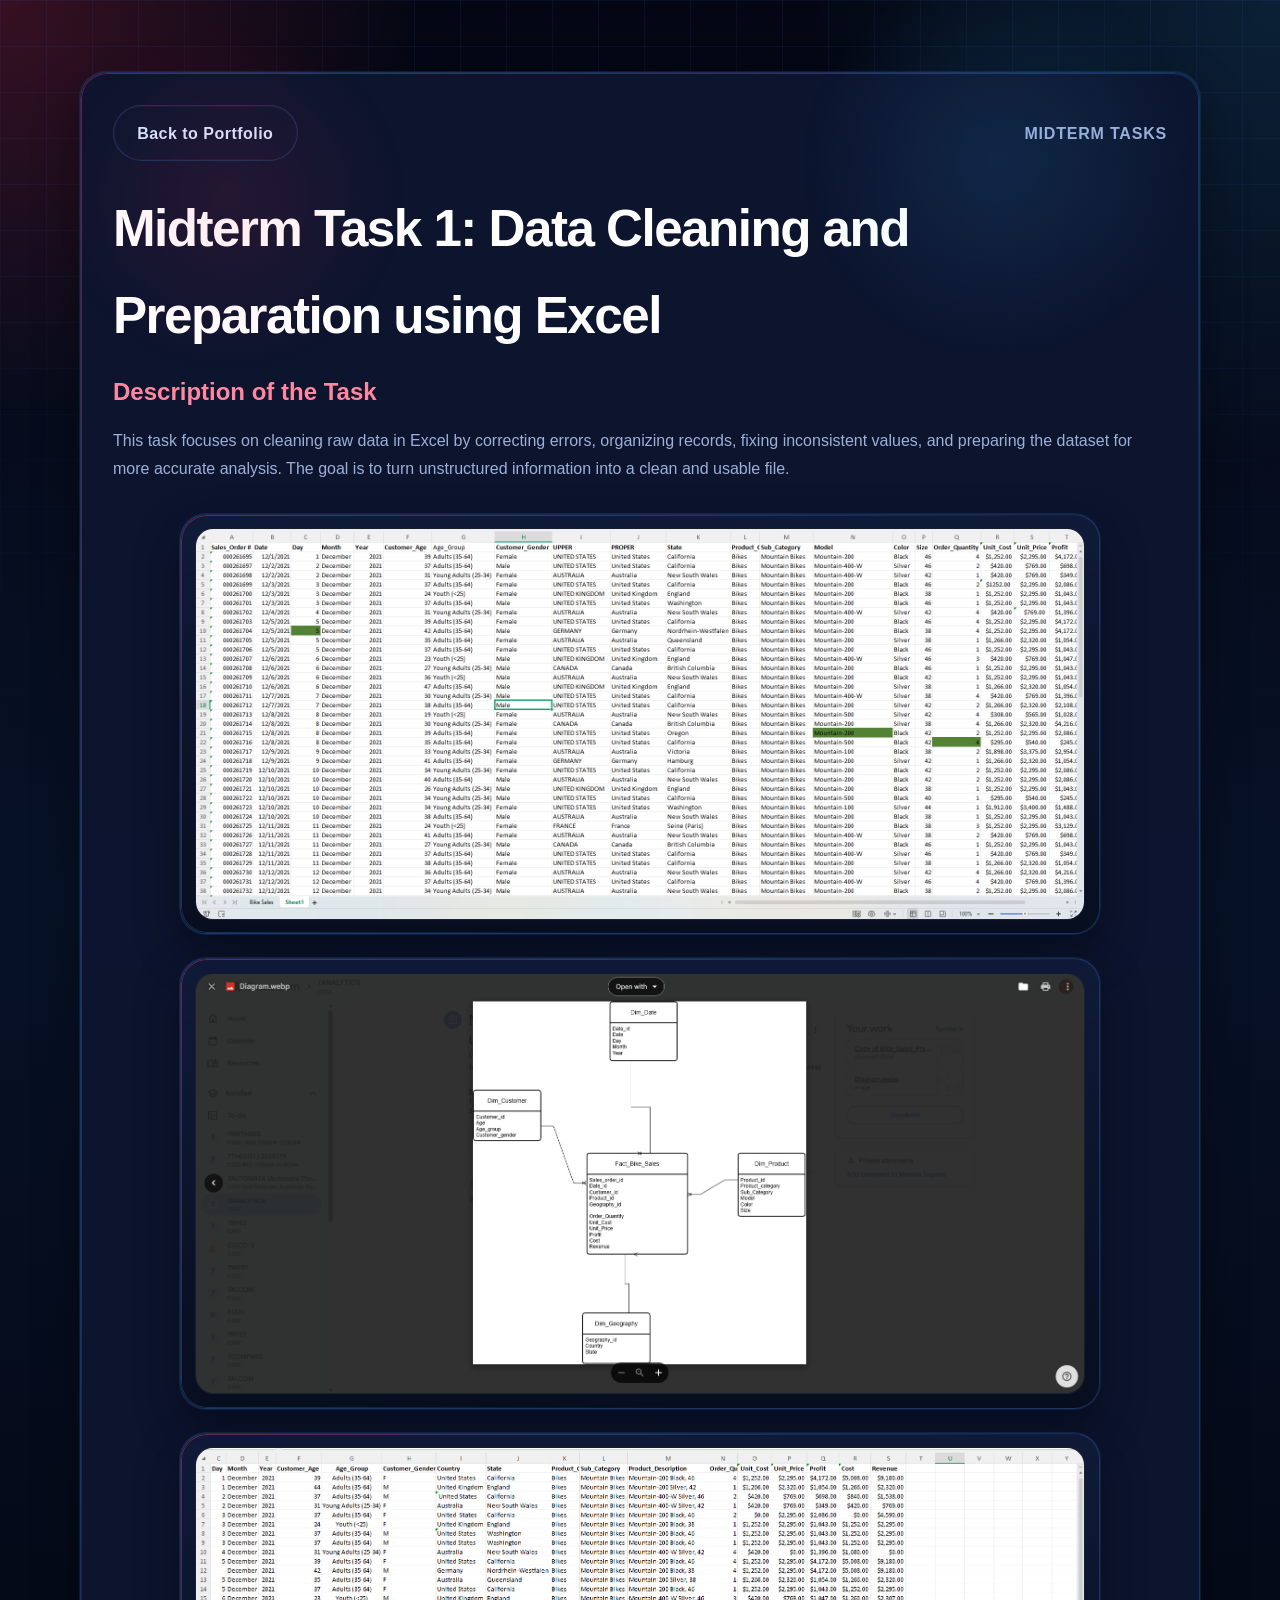
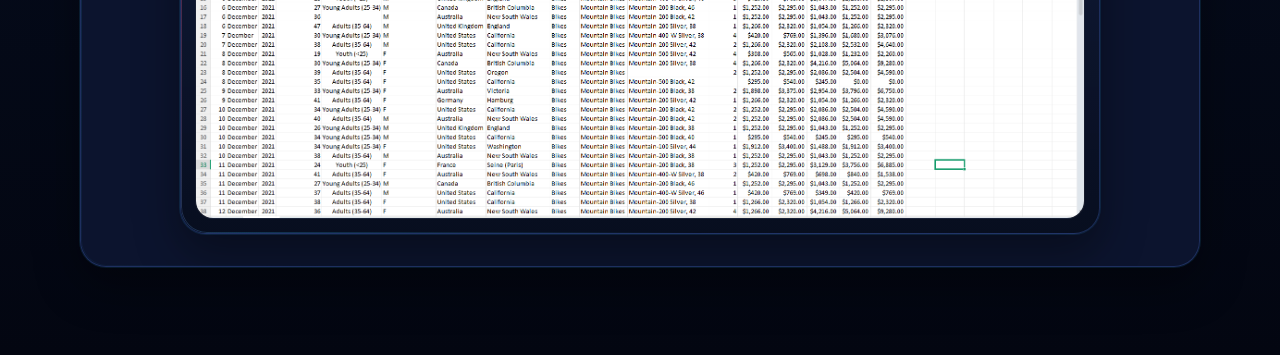
==== task1.html @ aa92d912 "Add files via upload" ====
<!DOCTYPE html>
<html lang="en">
<head>
  <meta charset="UTF-8">
  <meta name="viewport" content="width=device-width, initial-scale=1.0">
  <title>Midterm Task 1 | Jonel T. Balberan</title>
  <link rel="stylesheet" href="style.css">
</head>
<body class="task-page">
  <main class="task-main">
    <div class="container">
      <section class="task-shell">
        <div class="task-topbar">
          <a href="index.html#projects" class="btn btn-secondary">Back to Portfolio</a>
          <p class="task-subtitle">Midterm Tasks</p>
        </div>

        <h1 class="task-title">Midterm Task 1: Data Cleaning and Preparation using Excel</h1>

        <div class="task-description">
          <h2>Description of the Task</h2>
          <p>
            This task focuses on cleaning raw data in Excel by correcting errors, organizing records,
            fixing inconsistent values, and preparing the dataset for more accurate analysis. The goal is
            to turn unstructured information into a clean and usable file.
          </p>
        </div>

        <div class="task-gallery">
          <div class="task-gallery-grid">
            <figure class="task-image-frame">
              <img src="images/MidtermTask1.png" alt="Midterm Task 1 screenshot 1">
            </figure>
            <figure class="task-image-frame">
              <img src="images/MidtermTask1(1).png" alt="Midterm Task 1 screenshot 2">
            </figure>
            <figure class="task-image-frame">
              <img src="images/MidtermTask1(2).png" alt="Midterm Task 1 screenshot 3">
            </figure>
          </div>
        </div>
      </section>
    </div>
  </main>
</body>
</html>
---- style.css ----
:root {
  --bg-main: #050816;
  --bg-deep: #090f24;
  --panel: rgba(10, 18, 40, 0.86);
  --panel-strong: rgba(13, 22, 48, 0.95);
  --panel-soft: rgba(17, 28, 59, 0.78);
  --text-main: #eef3ff;
  --text-soft: #9db0d8;
  --red: #ff365e;
  --red-deep: #b51038;
  --blue: #34b3ff;
  --blue-deep: #1764ff;
  --grid: rgba(70, 127, 255, 0.1);
  --border: rgba(87, 134, 255, 0.24);
  --glow: 0 0 0 1px rgba(52, 179, 255, 0.12), 0 18px 45px rgba(0, 0, 0, 0.36);
  --radius-lg: 26px;
  --radius-md: 18px;
  --radius-sm: 12px;
  --container: 1120px;
}

* {
  box-sizing: border-box;
  margin: 0;
  padding: 0;
}

html {
  scroll-behavior: smooth;
}

body {
  font-family: "Segoe UI", Tahoma, Geneva, Verdana, sans-serif;
  line-height: 1.7;
  color: var(--text-main);
  background:
    radial-gradient(circle at top left, rgba(255, 54, 94, 0.2), transparent 18%),
    radial-gradient(circle at top right, rgba(52, 179, 255, 0.15), transparent 20%),
    linear-gradient(180deg, #040713 0%, #071126 46%, #030611 100%);
  position: relative;
  overflow-x: hidden;
}

body::before {
  content: "";
  position: fixed;
  inset: 0;
  pointer-events: none;
  background-image:
    linear-gradient(var(--grid) 1px, transparent 1px),
    linear-gradient(90deg, var(--grid) 1px, transparent 1px);
  background-size: 46px 46px;
  mask-image: linear-gradient(180deg, rgba(0, 0, 0, 0.75), transparent 92%);
}

body::after {
  content: "";
  position: fixed;
  inset: 0;
  pointer-events: none;
  background:
    radial-gradient(circle at 18% 22%, rgba(255, 54, 94, 0.1), transparent 14%),
    radial-gradient(circle at 78% 18%, rgba(52, 179, 255, 0.12), transparent 16%);
}

a {
  color: inherit;
  text-decoration: none;
}

button {
  font: inherit;
}

.container {
  width: min(100% - 2rem, var(--container));
  margin: 0 auto;
}

.site-header {
  position: sticky;
  top: 0;
  z-index: 1000;
  background: rgba(4, 9, 22, 0.8);
  backdrop-filter: blur(16px);
  border-bottom: 1px solid rgba(52, 179, 255, 0.12);
}

.navbar {
  min-height: 82px;
  display: flex;
  align-items: center;
  justify-content: center;
  gap: 1rem;
}

.nav-links {
  display: flex;
  align-items: center;
  gap: 2rem;
  list-style: none;
}

.nav-links a {
  color: #d7e4ff;
  font-size: 1.12rem;
  font-weight: 700;
  letter-spacing: 0.04em;
  text-transform: uppercase;
  transition: color 0.25s ease, text-shadow 0.25s ease, transform 0.25s ease;
}

.nav-links a:hover,
.nav-links a.active {
  color: #ffffff;
  text-shadow: 0 0 18px rgba(52, 179, 255, 0.55);
  transform: translateY(-1px);
}

.nav-toggle {
  display: none;
  width: 48px;
  height: 48px;
  border: 1px solid var(--border);
  border-radius: 14px;
  background: rgba(12, 20, 43, 0.94);
  cursor: pointer;
}

.nav-toggle span {
  display: block;
  width: 22px;
  height: 2px;
  margin: 5px auto;
  background: var(--text-main);
}

.hero,
.section {
  padding: 5.6rem 0;
  position: relative;
}

.hero-content {
  display: grid;
  grid-template-columns: 1.15fr 0.78fr;
  gap: 2rem;
  align-items: center;
}

.hero-text,
.section-heading {
  position: relative;
  z-index: 1;
}

.hero-label,
.section-tag {
  display: inline-block;
  margin-bottom: 1rem;
  padding: 0.35rem 0.8rem;
  border: 1px solid rgba(52, 179, 255, 0.22);
  border-radius: 999px;
  color: #7ed0ff;
  font-size: 0.83rem;
  font-weight: 800;
  text-transform: uppercase;
  letter-spacing: 0.16em;
  background: rgba(16, 31, 67, 0.65);
  box-shadow: inset 0 0 0 1px rgba(255, 54, 94, 0.08);
}

.hero h1 {
  font-size: clamp(3rem, 5.4vw, 5.4rem);
  line-height: 0.92;
  margin-bottom: 1rem;
  color: #ffffff;
  letter-spacing: -0.04em;
  text-shadow: 0 0 24px rgba(52, 179, 255, 0.12);
}

.subtitle {
  margin-bottom: 1rem;
  font-size: 1.18rem;
  font-weight: 700;
  color: #ff7c98;
  letter-spacing: 0.03em;
}

.welcome-message {
  max-width: 60ch;
  margin-bottom: 1.9rem;
  color: var(--text-soft);
  font-size: 1.02rem;
}

.hero-actions {
  display: flex;
  flex-wrap: wrap;
  gap: 1rem;
}

.hero-photo-card,
.content-panel,
.info-card,
.project-card,
.task-shell,
.task-image-frame,
.contact-copy {
  background:
    linear-gradient(180deg, rgba(17, 28, 59, 0.84), rgba(8, 14, 31, 0.94));
  border: 1px solid var(--border);
  border-radius: var(--radius-lg);
  box-shadow: var(--glow);
  position: relative;
  overflow: hidden;
}

.hero-photo-card::before,
.content-panel::before,
.info-card::before,
.project-card::before,
.task-shell::before,
.task-image-frame::before,
.contact-copy::before {
  content: "";
  position: absolute;
  inset: 0;
  border-radius: inherit;
  padding: 1px;
  background: linear-gradient(135deg, rgba(255, 54, 94, 0.4), rgba(52, 179, 255, 0.24), transparent 70%);
  -webkit-mask: linear-gradient(#000 0 0) content-box, linear-gradient(#000 0 0);
  -webkit-mask-composite: xor;
  mask-composite: exclude;
  pointer-events: none;
}

.hero-photo-card,
.content-panel,
.info-card,
.contact-copy {
  padding: 2rem;
}

.hero-photo-card {
  max-width: 390px;
  margin-left: auto;
  margin-right: auto;
  transition: transform 0.35s ease, box-shadow 0.35s ease, border-color 0.35s ease;
}

.hero-photo {
  display: block;
  width: 100%;
  aspect-ratio: 4 / 5;
  object-fit: cover;
  border-radius: var(--radius-md);
  border: 1px solid rgba(255, 255, 255, 0.08);
  transition: transform 0.35s ease, filter 0.35s ease;
}

.hero-photo-card:hover {
  transform: translateY(-10px);
  box-shadow: 0 0 0 1px rgba(52, 179, 255, 0.18), 0 24px 50px rgba(0, 0, 0, 0.42);
}

.hero-photo-card:hover .hero-photo {
  transform: scale(1.03);
  filter: saturate(1.06) contrast(1.02);
}

.section-alt {
  background:
    linear-gradient(180deg, rgba(255, 54, 94, 0.04), transparent 26%),
    linear-gradient(180deg, rgba(7, 13, 28, 0.75), rgba(5, 10, 24, 0.9));
}

.section-heading {
  margin-bottom: 2.2rem;
}

.section-heading h2 {
  font-size: clamp(2rem, 3vw, 3.2rem);
  color: #ffffff;
  letter-spacing: -0.03em;
}

.content-panel,
.info-card,
.contact-copy {
  transition: transform 0.3s ease, box-shadow 0.3s ease, border-color 0.3s ease, background 0.3s ease;
}

.content-panel p,
.info-card p,
.contact-copy p,
.project-content p,
.task-shell p,
.task-image-frame figcaption {
  color: var(--text-soft);
}

.content-panel:hover,
.info-card:hover,
.contact-copy:hover {
  transform: translateY(-8px);
  border-color: rgba(52, 179, 255, 0.34);
  box-shadow: 0 0 0 1px rgba(52, 179, 255, 0.16), 0 24px 48px rgba(0, 0, 0, 0.4);
}

.content-panel:hover p,
.info-card:hover p,
.contact-copy:hover p {
  color: #c2d3f4;
}

.info-card h3,
.contact-copy h2 {
  transition: color 0.3s ease, transform 0.3s ease;
  color: #ffffff;
}

.info-card:hover h3,
.contact-copy:hover h2 {
  color: #84d7ff;
  transform: translateY(-2px);
}

.contact-copy strong {
  color: #ff87a0;
  transition: color 0.3s ease;
}

.contact-copy:hover strong {
  color: #ffffff;
}

.education-grid,
.projects-grid,
.contact-layout {
  display: grid;
  gap: 1.5rem;
}

.education-grid {
  grid-template-columns: repeat(2, minmax(0, 1fr));
}

.info-card h3 {
  margin-bottom: 0.55rem;
}

.projects-grid {
  grid-template-columns: repeat(3, minmax(0, 1fr));
}

.project-card {
  transition: transform 0.28s ease, box-shadow 0.28s ease, border-color 0.28s ease;
}

.project-card:hover {
  transform: translateY(-10px);
  border-color: rgba(52, 179, 255, 0.34);
  box-shadow: 0 0 0 1px rgba(52, 179, 255, 0.14), 0 24px 50px rgba(0, 0, 0, 0.42);
}

.project-image {
  min-height: 195px;
  display: grid;
  place-items: center;
  padding: 1rem;
  background:
    radial-gradient(circle at top left, rgba(255, 54, 94, 0.18), transparent 30%),
    linear-gradient(135deg, rgba(16, 30, 63, 0.95), rgba(12, 20, 42, 0.98));
  color: #7dd5ff;
  font-weight: 700;
  text-align: center;
  position: relative;
}

.project-image::before {
  content: "";
  position: absolute;
  inset: 12px;
  border: 1px dashed rgba(52, 179, 255, 0.18);
  border-radius: 14px;
  pointer-events: none;
}

.project-real-image {
  width: 100%;
  height: 100%;
  min-height: 195px;
  object-fit: cover;
  border-radius: var(--radius-md);
  border: 1px solid rgba(255, 255, 255, 0.08);
  position: relative;
  z-index: 1;
  transition: transform 0.3s ease, filter 0.3s ease;
}

.project-card:hover .project-real-image {
  transform: scale(1.03);
  filter: saturate(1.08);
}

.project-content {
  padding: 1.5rem;
}

.project-content h4 {
  margin-bottom: 0.8rem;
  font-size: 1.08rem;
  color: #ffffff;
}

.project-content p {
  margin-bottom: 1.25rem;
}

.contact-layout {
  grid-template-columns: 1fr;
}

.btn {
  display: inline-flex;
  align-items: center;
  justify-content: center;
  min-height: 48px;
  padding: 0.85rem 1.45rem;
  border: none;
  border-radius: 999px;
  font-weight: 800;
  letter-spacing: 0.03em;
  cursor: pointer;
  transition: transform 0.25s ease, box-shadow 0.25s ease, filter 0.25s ease;
}

.btn:hover {
  transform: translateY(-2px);
}

.btn-primary,
.btn-card {
  background: linear-gradient(135deg, var(--red), var(--blue-deep));
  color: #ffffff;
  box-shadow: 0 14px 28px rgba(23, 100, 255, 0.26);
}

.btn-primary:hover,
.btn-card:hover {
  box-shadow: 0 18px 30px rgba(23, 100, 255, 0.34);
  filter: saturate(1.08);
}

.btn-secondary {
  background: rgba(13, 22, 48, 0.9);
  color: #d7e6ff;
  border: 1px solid rgba(52, 179, 255, 0.2);
  box-shadow: inset 0 0 0 1px rgba(255, 54, 94, 0.08);
}

.btn-secondary:hover {
  box-shadow: 0 12px 24px rgba(0, 0, 0, 0.28);
}

.task-page {
  min-height: 100vh;
}

.task-main {
  padding: 4.5rem 0 5.5rem;
}

.task-shell {
  padding: 2rem;
  background: var(--panel-strong);
}

.task-topbar {
  display: flex;
  justify-content: space-between;
  align-items: center;
  gap: 1rem;
  margin-bottom: 1.5rem;
}

.task-title {
  margin-bottom: 0.8rem;
  font-size: clamp(2rem, 4vw, 3.4rem);
  color: #ffffff;
  letter-spacing: -0.03em;
}

.task-subtitle {
  color: #7fd6ff;
  font-weight: 800;
  letter-spacing: 0.05em;
  text-transform: uppercase;
}

.task-description {
  margin-bottom: 2rem;
}

.task-description h2,
.task-gallery h2 {
  margin-bottom: 0.9rem;
  color: #ff87a0;
}

.task-gallery {
  margin-top: 1rem;
}

.task-gallery-grid {
  display: grid;
  gap: 1.5rem;
  justify-items: center;
}

.task-image-frame {
  padding: 0.85rem;
  width: min(100%, 920px);
  transition: transform 0.32s ease, box-shadow 0.32s ease, border-color 0.32s ease;
}

.task-image-frame img {
  display: block;
  width: 100%;
  max-height: 72vh;
  height: auto;
  object-fit: contain;
  border-radius: var(--radius-md);
  background: linear-gradient(180deg, rgba(12, 21, 45, 0.96), rgba(8, 14, 31, 0.98));
  border: 1px solid rgba(255, 255, 255, 0.06);
  transition: transform 0.32s ease, filter 0.32s ease;
}

.task-image-frame figcaption {
  margin-top: 0.7rem;
  text-align: center;
  font-weight: 700;
}

.task-image-frame:hover {
  transform: translateY(-6px);
  border-color: rgba(52, 179, 255, 0.34);
  box-shadow: 0 0 0 1px rgba(52, 179, 255, 0.16), 0 22px 44px rgba(0, 0, 0, 0.38);
}

.task-image-frame:hover img {
  transform: scale(1.012);
  filter: saturate(1.08);
}

.task-placeholder {
  min-height: 340px;
  display: grid;
  place-items: center;
  padding: 2rem;
  border-radius: var(--radius-md);
  background:
    radial-gradient(circle at top left, rgba(255, 54, 94, 0.16), transparent 30%),
    linear-gradient(135deg, rgba(16, 30, 63, 0.95), rgba(12, 20, 42, 0.98));
  border: 1px solid var(--border);
  color: #87dcff;
  font-weight: 700;
  text-align: center;
}

.site-footer {
  padding: 1.8rem 0 2.2rem;
  text-align: center;
  color: var(--text-soft);
}

@media (max-width: 980px) {
  .hero-content,
  .projects-grid {
    grid-template-columns: repeat(2, minmax(0, 1fr));
  }
}

@media (max-width: 768px) {
  .nav-toggle {
    display: inline-block;
    position: absolute;
    left: 0;
  }

  .navbar {
    position: relative;
    justify-content: center;
  }

  .nav-links {
    position: absolute;
    top: calc(100% + 0.75rem);
    left: 0;
    right: 0;
    display: grid;
    gap: 0.35rem;
    padding: 1rem;
    background: rgba(8, 14, 31, 0.97);
    border: 1px solid var(--border);
    border-radius: var(--radius-md);
    opacity: 0;
    pointer-events: none;
    transform: translateY(-8px);
    transition: opacity 0.25s ease, transform 0.25s ease;
    box-shadow: var(--glow);
  }

  .nav-links.open {
    opacity: 1;
    pointer-events: auto;
    transform: translateY(0);
  }

  .hero,
  .section {
    padding: 4rem 0;
  }

  .hero-content,
  .education-grid,
  .projects-grid,
  .contact-layout {
    grid-template-columns: 1fr;
  }

  .hero-photo-card {
    max-width: 420px;
  }

  .task-topbar {
    flex-direction: column;
    align-items: flex-start;
  }
}

@media (max-width: 540px) {
  .container {
    width: min(100% - 1.25rem, var(--container));
  }

  .hero-photo-card,
  .content-panel,
  .info-card,
  .project-content,
  .task-shell,
  .contact-copy {
    padding: 1.35rem;
  }

  .nav-links a {
    font-size: 1rem;
  }

  .project-image,
  .task-placeholder {
    min-height: 180px;
  }
}
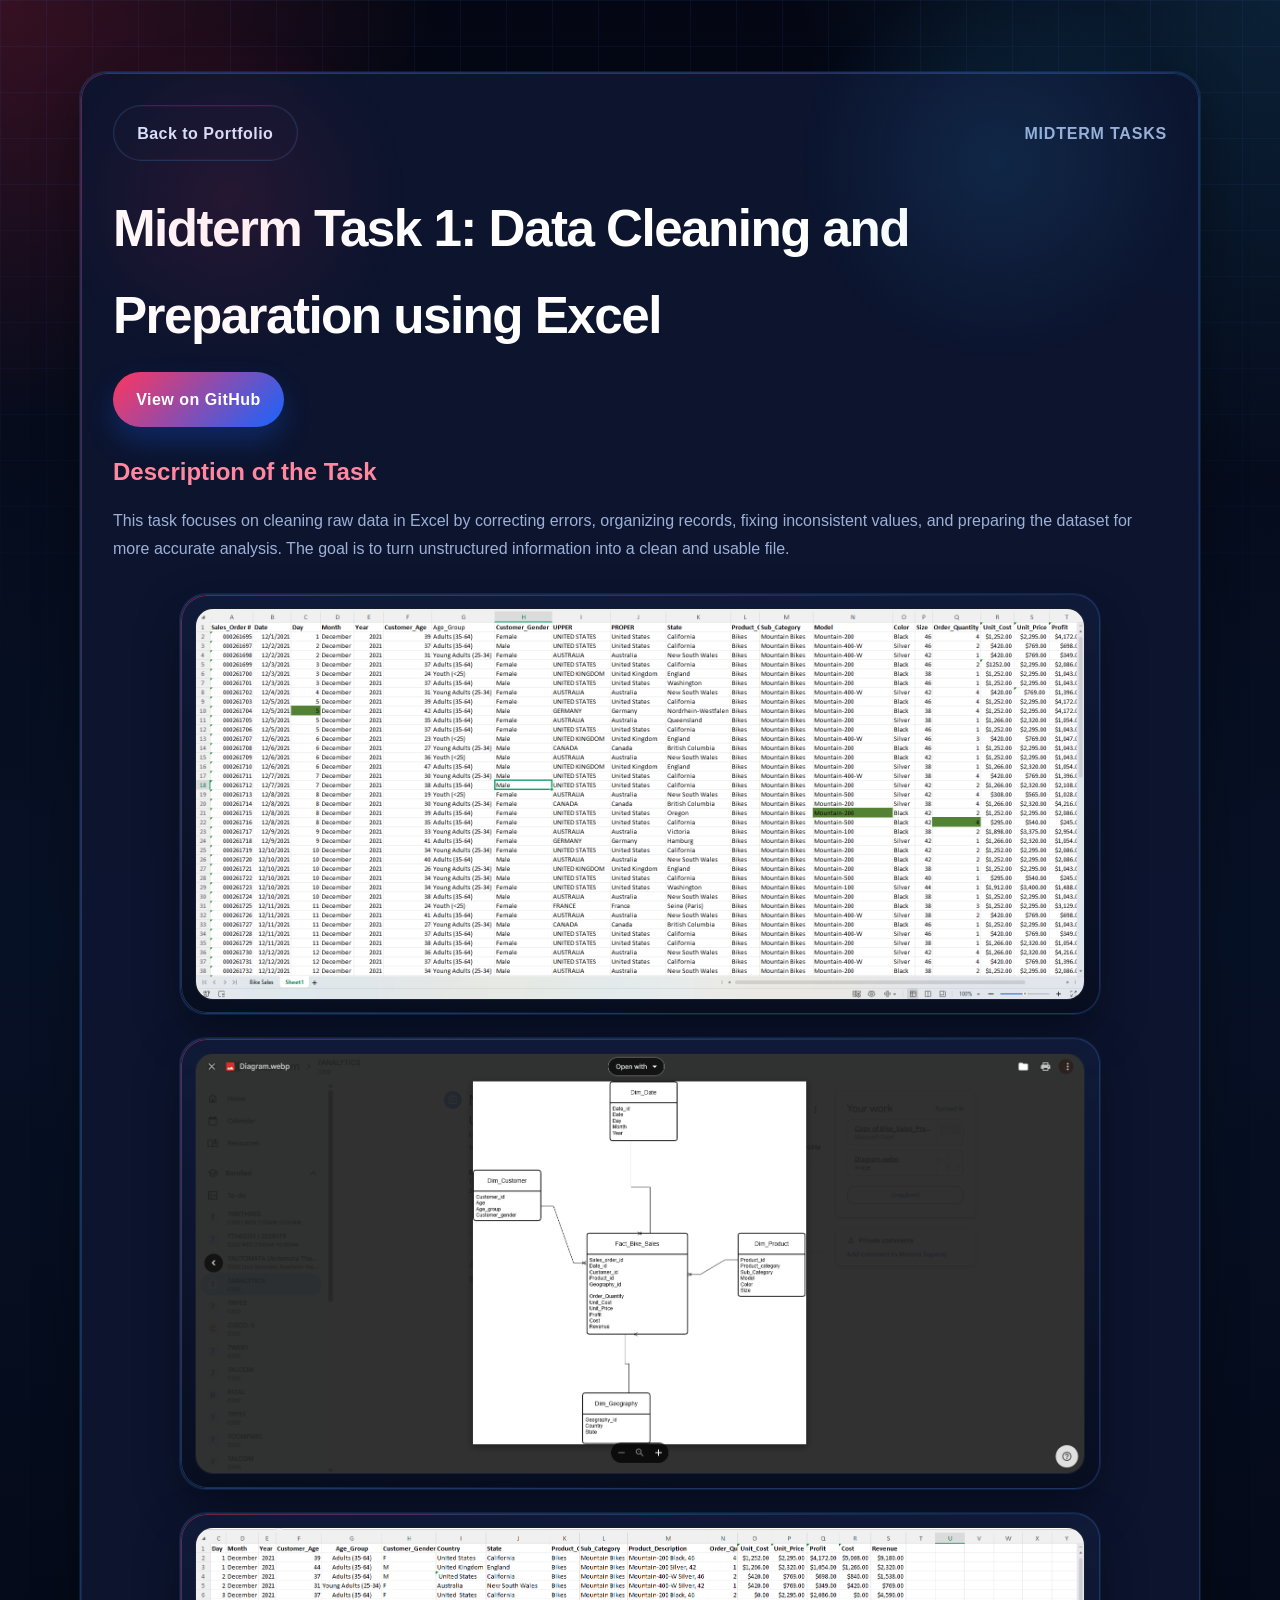
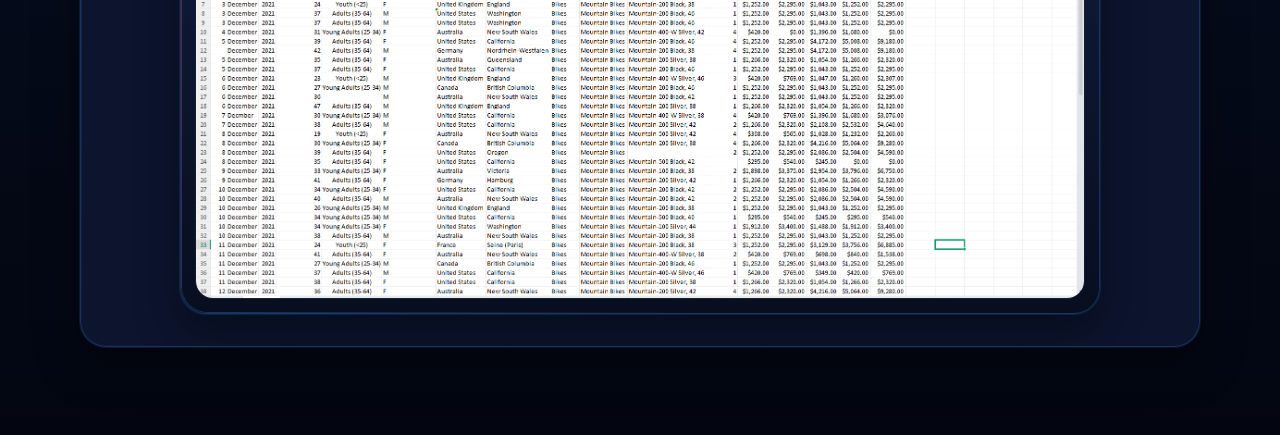
==== commit 80419dbc: "Add files via upload" ====
--- a/task1.html
+++ b/task1.html
@@ -16,6 +16,11 @@
         </div>
 
         <h1 class="task-title">Midterm Task 1: Data Cleaning and Preparation using Excel</h1>
+        <div class="task-actions">
+          <a class="btn btn-card" href="https://github.com/aokiji06/JBALBERAN-PORTFOLIO" target="_blank" rel="noopener noreferrer">
+            View on GitHub
+          </a>
+        </div>
 
         <div class="task-description">
           <h2>Description of the Task</h2>
--- a/style.css
+++ b/style.css
@@ -503,6 +503,10 @@
   margin-bottom: 2rem;
 }
 
+.task-actions {
+  margin-bottom: 1.6rem;
+}
+
 .task-description h2,
 .task-gallery h2 {
   margin-bottom: 0.9rem;
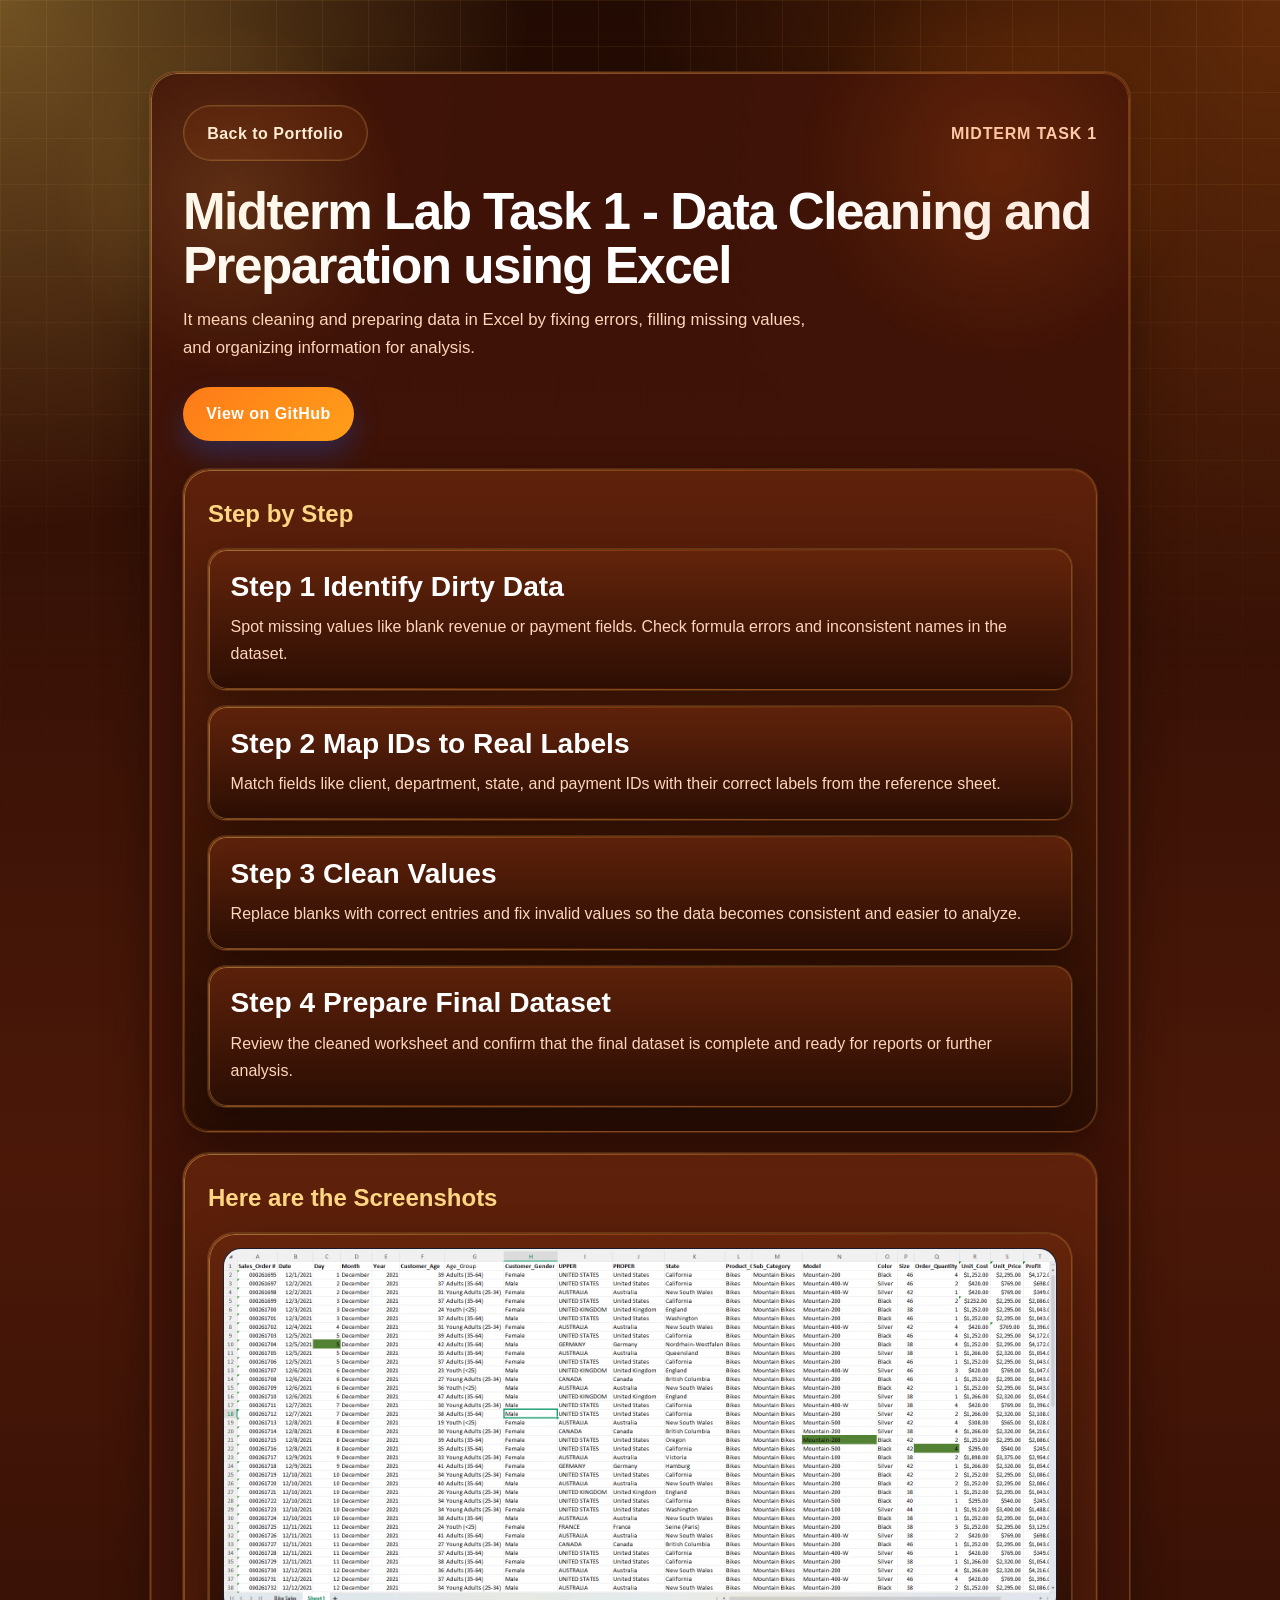
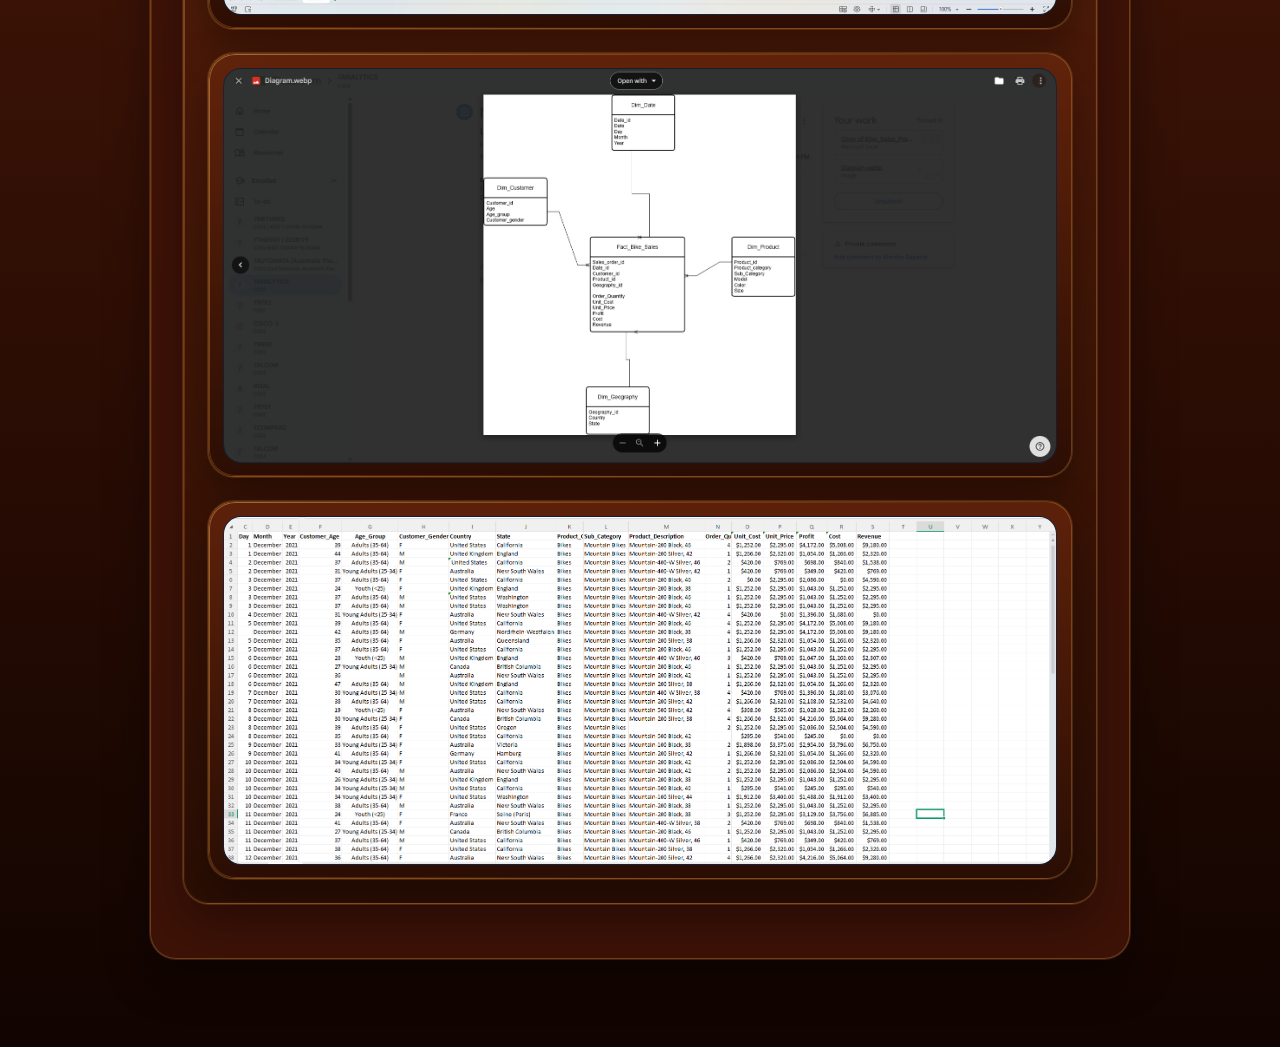
==== commit f8a0a1c2: "Add files via upload" ====
--- a/task1.html
+++ b/task1.html
@@ -8,30 +8,46 @@
 </head>
 <body class="task-page">
   <main class="task-main">
-    <div class="container">
+    <div class="container task-container">
       <section class="task-shell">
         <div class="task-topbar">
           <a href="index.html#projects" class="btn btn-secondary">Back to Portfolio</a>
-          <p class="task-subtitle">Midterm Tasks</p>
+          <p class="task-subtitle">Midterm Task 1</p>
         </div>
 
-        <h1 class="task-title">Midterm Task 1: Data Cleaning and Preparation using Excel</h1>
+        <h1 class="task-title">Midterm Lab Task 1 - Data Cleaning and Preparation using Excel</h1>
+        <p class="task-intro">
+          It means cleaning and preparing data in Excel by fixing errors, filling missing values, and organizing information for analysis.
+        </p>
+
         <div class="task-actions">
-          <a class="btn btn-card" href="https://github.com/aokiji06/JBALBERAN-PORTFOLIO" target="_blank" rel="noopener noreferrer">
-            View on GitHub
-          </a>
+          <a class="btn btn-card" href="https://github.com/Aokiji06/JBALBERAN-PORTFOLIO/blob/main/task1.html" target="_blank" rel="noopener noreferrer">View on GitHub</a>
         </div>
 
-        <div class="task-description">
-          <h2>Description of the Task</h2>
-          <p>
-            This task focuses on cleaning raw data in Excel by correcting errors, organizing records,
-            fixing inconsistent values, and preparing the dataset for more accurate analysis. The goal is
-            to turn unstructured information into a clean and usable file.
-          </p>
-        </div>
+        <section class="task-section">
+          <h2>Step by Step</h2>
+          <div class="task-steps">
+            <article class="task-step">
+              <h3>Step 1 Identify Dirty Data</h3>
+              <p>Spot missing values like blank revenue or payment fields. Check formula errors and inconsistent names in the dataset.</p>
+            </article>
+            <article class="task-step">
+              <h3>Step 2 Map IDs to Real Labels</h3>
+              <p>Match fields like client, department, state, and payment IDs with their correct labels from the reference sheet.</p>
+            </article>
+            <article class="task-step">
+              <h3>Step 3 Clean Values</h3>
+              <p>Replace blanks with correct entries and fix invalid values so the data becomes consistent and easier to analyze.</p>
+            </article>
+            <article class="task-step">
+              <h3>Step 4 Prepare Final Dataset</h3>
+              <p>Review the cleaned worksheet and confirm that the final dataset is complete and ready for reports or further analysis.</p>
+            </article>
+          </div>
+        </section>
 
-        <div class="task-gallery">
+        <section class="task-section task-gallery">
+          <h2>Here are the Screenshots</h2>
           <div class="task-gallery-grid">
             <figure class="task-image-frame">
               <img src="images/MidtermTask1.png" alt="Midterm Task 1 screenshot 1">
@@ -43,9 +59,10 @@
               <img src="images/MidtermTask1(2).png" alt="Midterm Task 1 screenshot 3">
             </figure>
           </div>
-        </div>
+        </section>
       </section>
     </div>
   </main>
 </body>
-</html>
+</html>
+
--- a/style.css
+++ b/style.css
@@ -1,18 +1,18 @@
 :root {
-  --bg-main: #050816;
-  --bg-deep: #090f24;
-  --panel: rgba(10, 18, 40, 0.86);
-  --panel-strong: rgba(13, 22, 48, 0.95);
-  --panel-soft: rgba(17, 28, 59, 0.78);
-  --text-main: #eef3ff;
-  --text-soft: #9db0d8;
-  --red: #ff365e;
-  --red-deep: #b51038;
-  --blue: #34b3ff;
-  --blue-deep: #1764ff;
-  --grid: rgba(70, 127, 255, 0.1);
-  --border: rgba(87, 134, 255, 0.24);
-  --glow: 0 0 0 1px rgba(52, 179, 255, 0.12), 0 18px 45px rgba(0, 0, 0, 0.36);
+  --bg-main: #1c0903;
+  --bg-deep: #401108;
+  --panel: rgba(48, 17, 7, 0.84);
+  --panel-strong: rgba(64, 20, 8, 0.94);
+  --panel-soft: rgba(86, 33, 15, 0.76);
+  --text-main: #fff8ef;
+  --text-soft: #ffd5bb;
+  --red: #ff7a18;
+  --red-deep: #d94800;
+  --blue: #ffd15c;
+  --blue-deep: #ff9f1a;
+  --grid: rgba(255, 197, 99, 0.1);
+  --border: rgba(255, 187, 86, 0.26);
+  --glow: 0 0 0 1px rgba(255, 176, 79, 0.16), 0 18px 45px rgba(0, 0, 0, 0.36);
   --radius-lg: 26px;
   --radius-md: 18px;
   --radius-sm: 12px;
@@ -34,9 +34,9 @@
   line-height: 1.7;
   color: var(--text-main);
   background:
-    radial-gradient(circle at top left, rgba(255, 54, 94, 0.2), transparent 18%),
-    radial-gradient(circle at top right, rgba(52, 179, 255, 0.15), transparent 20%),
-    linear-gradient(180deg, #040713 0%, #071126 46%, #030611 100%);
+    radial-gradient(circle at top left, rgba(255, 209, 92, 0.36), transparent 18%),
+    radial-gradient(circle at top right, rgba(255, 122, 24, 0.28), transparent 22%),
+    linear-gradient(180deg, #220b03 0%, #4b1808 44%, #110401 100%);
   position: relative;
   overflow-x: hidden;
 }
@@ -59,8 +59,8 @@
   inset: 0;
   pointer-events: none;
   background:
-    radial-gradient(circle at 18% 22%, rgba(255, 54, 94, 0.1), transparent 14%),
-    radial-gradient(circle at 78% 18%, rgba(52, 179, 255, 0.12), transparent 16%);
+    radial-gradient(circle at 18% 22%, rgba(255, 191, 88, 0.16), transparent 14%),
+    radial-gradient(circle at 78% 18%, rgba(255, 117, 24, 0.18), transparent 16%);
 }
 
 a {
@@ -81,9 +81,9 @@
   position: sticky;
   top: 0;
   z-index: 1000;
-  background: rgba(4, 9, 22, 0.8);
+  background: rgba(31, 10, 4, 0.8);
   backdrop-filter: blur(16px);
-  border-bottom: 1px solid rgba(52, 179, 255, 0.12);
+  border-bottom: 1px solid rgba(255, 183, 82, 0.18);
 }
 
 .navbar {
@@ -102,7 +102,7 @@
 }
 
 .nav-links a {
-  color: #d7e4ff;
+  color: #ffe4cb;
   font-size: 1.12rem;
   font-weight: 700;
   letter-spacing: 0.04em;
@@ -113,7 +113,7 @@
 .nav-links a:hover,
 .nav-links a.active {
   color: #ffffff;
-  text-shadow: 0 0 18px rgba(52, 179, 255, 0.55);
+  text-shadow: 0 0 18px rgba(255, 196, 79, 0.7);
   transform: translateY(-1px);
 }
 
@@ -123,7 +123,7 @@
   height: 48px;
   border: 1px solid var(--border);
   border-radius: 14px;
-  background: rgba(12, 20, 43, 0.94);
+  background: rgba(70, 23, 8, 0.94);
   cursor: pointer;
 }
 
@@ -139,6 +139,12 @@
 .section {
   padding: 5.6rem 0;
   position: relative;
+}
+
+.hero {
+  overflow: hidden;
+  --nika-x: 0px;
+  --nika-y: 0px;
 }
 
 .hero-content {
@@ -161,13 +167,13 @@
   padding: 0.35rem 0.8rem;
   border: 1px solid rgba(52, 179, 255, 0.22);
   border-radius: 999px;
-  color: #7ed0ff;
+  color: #fff0c0;
   font-size: 0.83rem;
   font-weight: 800;
   text-transform: uppercase;
   letter-spacing: 0.16em;
-  background: rgba(16, 31, 67, 0.65);
-  box-shadow: inset 0 0 0 1px rgba(255, 54, 94, 0.08);
+  background: rgba(97, 34, 10, 0.55);
+  box-shadow: inset 0 0 0 1px rgba(255, 231, 148, 0.16);
 }
 
 .hero h1 {
@@ -176,14 +182,16 @@
   margin-bottom: 1rem;
   color: #ffffff;
   letter-spacing: -0.04em;
-  text-shadow: 0 0 24px rgba(52, 179, 255, 0.12);
+  text-shadow:
+    0 0 18px rgba(255, 227, 165, 0.24),
+    0 0 42px rgba(255, 135, 31, 0.22);
 }
 
 .subtitle {
   margin-bottom: 1rem;
   font-size: 1.18rem;
   font-weight: 700;
-  color: #ff7c98;
+  color: #ffd27c;
   letter-spacing: 0.03em;
 }
 
@@ -206,9 +214,11 @@
 .project-card,
 .task-shell,
 .task-image-frame,
-.contact-copy {
+.contact-copy,
+.task-step,
+.task-section {
   background:
-    linear-gradient(180deg, rgba(17, 28, 59, 0.84), rgba(8, 14, 31, 0.94));
+    linear-gradient(180deg, rgba(104, 38, 12, 0.78), rgba(43, 14, 4, 0.94));
   border: 1px solid var(--border);
   border-radius: var(--radius-lg);
   box-shadow: var(--glow);
@@ -222,13 +232,16 @@
 .project-card::before,
 .task-shell::before,
 .task-image-frame::before,
-.contact-copy::before {
+.contact-copy::before,
+.task-step::before,
+.task-section::before {
   content: "";
   position: absolute;
   inset: 0;
   border-radius: inherit;
   padding: 1px;
   background: linear-gradient(135deg, rgba(255, 54, 94, 0.4), rgba(52, 179, 255, 0.24), transparent 70%);
+  background: linear-gradient(135deg, rgba(255, 212, 113, 0.42), rgba(255, 122, 24, 0.28), transparent 70%);
   -webkit-mask: linear-gradient(#000 0 0) content-box, linear-gradient(#000 0 0);
   -webkit-mask-composite: xor;
   mask-composite: exclude;
@@ -247,6 +260,20 @@
   margin-left: auto;
   margin-right: auto;
   transition: transform 0.35s ease, box-shadow 0.35s ease, border-color 0.35s ease;
+  isolation: isolate;
+  animation: nika-float 5.5s ease-in-out infinite;
+}
+
+.hero-photo-card::after {
+  content: "";
+  position: absolute;
+  inset: -22px;
+  border-radius: 50%;
+  background:
+    radial-gradient(circle, rgba(255, 228, 129, 0.42) 0%, rgba(255, 160, 51, 0.12) 42%, transparent 70%);
+  z-index: -1;
+  filter: blur(10px);
+  animation: nika-pulse 4.8s ease-in-out infinite;
 }
 
 .hero-photo {
@@ -255,24 +282,24 @@
   aspect-ratio: 4 / 5;
   object-fit: cover;
   border-radius: var(--radius-md);
-  border: 1px solid rgba(255, 255, 255, 0.08);
+  border: 1px solid rgba(255, 243, 215, 0.14);
   transition: transform 0.35s ease, filter 0.35s ease;
 }
 
 .hero-photo-card:hover {
   transform: translateY(-10px);
-  box-shadow: 0 0 0 1px rgba(52, 179, 255, 0.18), 0 24px 50px rgba(0, 0, 0, 0.42);
+  box-shadow: 0 0 0 1px rgba(255, 198, 95, 0.24), 0 24px 50px rgba(0, 0, 0, 0.42);
 }
 
 .hero-photo-card:hover .hero-photo {
   transform: scale(1.03);
-  filter: saturate(1.06) contrast(1.02);
+  filter: saturate(1.12) contrast(1.04) brightness(1.05);
 }
 
 .section-alt {
   background:
-    linear-gradient(180deg, rgba(255, 54, 94, 0.04), transparent 26%),
-    linear-gradient(180deg, rgba(7, 13, 28, 0.75), rgba(5, 10, 24, 0.9));
+    linear-gradient(180deg, rgba(255, 183, 63, 0.08), transparent 26%),
+    linear-gradient(180deg, rgba(51, 16, 5, 0.75), rgba(24, 8, 3, 0.92));
 }
 
 .section-heading {
@@ -283,6 +310,7 @@
   font-size: clamp(2rem, 3vw, 3.2rem);
   color: #ffffff;
   letter-spacing: -0.03em;
+  text-shadow: 0 0 18px rgba(255, 185, 67, 0.16);
 }
 
 .content-panel,
@@ -296,7 +324,9 @@
 .contact-copy p,
 .project-content p,
 .task-shell p,
-.task-image-frame figcaption {
+.task-image-frame figcaption,
+.task-section p,
+.task-step p {
   color: var(--text-soft);
 }
 
@@ -304,8 +334,8 @@
 .info-card:hover,
 .contact-copy:hover {
   transform: translateY(-8px);
-  border-color: rgba(52, 179, 255, 0.34);
-  box-shadow: 0 0 0 1px rgba(52, 179, 255, 0.16), 0 24px 48px rgba(0, 0, 0, 0.4);
+  border-color: rgba(255, 197, 82, 0.34);
+  box-shadow: 0 0 0 1px rgba(255, 197, 82, 0.16), 0 24px 48px rgba(0, 0, 0, 0.4);
 }
 
 .content-panel:hover p,
@@ -322,12 +352,12 @@
 
 .info-card:hover h3,
 .contact-copy:hover h2 {
-  color: #84d7ff;
+  color: #ffe49d;
   transform: translateY(-2px);
 }
 
 .contact-copy strong {
-  color: #ff87a0;
+  color: #ffd07b;
   transition: color 0.3s ease;
 }
 
@@ -337,7 +367,8 @@
 
 .education-grid,
 .projects-grid,
-.contact-layout {
+.contact-layout,
+.about-grid {
   display: grid;
   gap: 1.5rem;
 }
@@ -346,6 +377,10 @@
   grid-template-columns: repeat(2, minmax(0, 1fr));
 }
 
+.about-grid {
+  grid-template-columns: repeat(3, minmax(0, 1fr));
+}
+
 .info-card h3 {
   margin-bottom: 0.55rem;
 }
@@ -360,8 +395,8 @@
 
 .project-card:hover {
   transform: translateY(-10px);
-  border-color: rgba(52, 179, 255, 0.34);
-  box-shadow: 0 0 0 1px rgba(52, 179, 255, 0.14), 0 24px 50px rgba(0, 0, 0, 0.42);
+  border-color: rgba(255, 196, 82, 0.34);
+  box-shadow: 0 0 0 1px rgba(255, 196, 82, 0.16), 0 24px 50px rgba(0, 0, 0, 0.42);
 }
 
 .project-image {
@@ -370,9 +405,9 @@
   place-items: center;
   padding: 1rem;
   background:
-    radial-gradient(circle at top left, rgba(255, 54, 94, 0.18), transparent 30%),
-    linear-gradient(135deg, rgba(16, 30, 63, 0.95), rgba(12, 20, 42, 0.98));
-  color: #7dd5ff;
+    radial-gradient(circle at top left, rgba(255, 221, 115, 0.24), transparent 30%),
+    linear-gradient(135deg, rgba(122, 46, 12, 0.95), rgba(55, 19, 6, 0.98));
+  color: #fff0a8;
   font-weight: 700;
   text-align: center;
   position: relative;
@@ -382,7 +417,7 @@
   content: "";
   position: absolute;
   inset: 12px;
-  border: 1px dashed rgba(52, 179, 255, 0.18);
+  border: 1px dashed rgba(255, 210, 112, 0.24);
   border-radius: 14px;
   pointer-events: none;
 }
@@ -454,10 +489,10 @@
 }
 
 .btn-secondary {
-  background: rgba(13, 22, 48, 0.9);
-  color: #d7e6ff;
-  border: 1px solid rgba(52, 179, 255, 0.2);
-  box-shadow: inset 0 0 0 1px rgba(255, 54, 94, 0.08);
+  background: rgba(81, 28, 9, 0.88);
+  color: #fff0df;
+  border: 1px solid rgba(255, 202, 92, 0.24);
+  box-shadow: inset 0 0 0 1px rgba(255, 245, 194, 0.08);
 }
 
 .btn-secondary:hover {
@@ -470,6 +505,10 @@
 
 .task-main {
   padding: 4.5rem 0 5.5rem;
+}
+
+.task-container {
+  width: min(100% - 2rem, 980px);
 }
 
 .task-shell {
@@ -490,6 +529,7 @@
   font-size: clamp(2rem, 4vw, 3.4rem);
   color: #ffffff;
   letter-spacing: -0.03em;
+  line-height: 1.05;
 }
 
 .task-subtitle {
@@ -499,18 +539,53 @@
   text-transform: uppercase;
 }
 
-.task-description {
-  margin-bottom: 2rem;
+.task-intro {
+  max-width: 68ch;
+  margin-bottom: 1.5rem;
+  font-size: 1.05rem;
 }
 
 .task-actions {
-  margin-bottom: 1.6rem;
-}
-
-.task-description h2,
-.task-gallery h2 {
+  display: flex;
+  flex-wrap: wrap;
+  gap: 0.9rem;
+  margin-bottom: 1.75rem;
+}
+
+.task-section {
+  padding: 1.5rem;
+  margin-bottom: 1.35rem;
+}
+
+.task-section h2 {
   margin-bottom: 0.9rem;
-  color: #ff87a0;
+  color: #ffd784;
+  font-size: 1.5rem;
+}
+
+.task-steps {
+  display: grid;
+  gap: 1rem;
+}
+
+.task-step {
+  padding: 1.35rem;
+  border-radius: var(--radius-md);
+  transition: transform 0.28s ease, box-shadow 0.28s ease, border-color 0.28s ease;
+}
+
+.task-step:hover,
+.task-section:hover {
+  transform: translateY(-4px);
+  border-color: rgba(255, 198, 84, 0.34);
+  box-shadow: 0 0 0 1px rgba(255, 198, 84, 0.14), 0 22px 44px rgba(0, 0, 0, 0.34);
+}
+
+.task-step h3 {
+  margin-bottom: 0.65rem;
+  color: #ffffff;
+  font-size: clamp(1.25rem, 2.2vw, 1.9rem);
+  line-height: 1.1;
 }
 
 .task-gallery {
@@ -549,8 +624,8 @@
 
 .task-image-frame:hover {
   transform: translateY(-6px);
-  border-color: rgba(52, 179, 255, 0.34);
-  box-shadow: 0 0 0 1px rgba(52, 179, 255, 0.16), 0 22px 44px rgba(0, 0, 0, 0.38);
+  border-color: rgba(255, 198, 84, 0.34);
+  box-shadow: 0 0 0 1px rgba(255, 198, 84, 0.16), 0 22px 44px rgba(0, 0, 0, 0.38);
 }
 
 .task-image-frame:hover img {
@@ -577,6 +652,155 @@
   padding: 1.8rem 0 2.2rem;
   text-align: center;
   color: var(--text-soft);
+}
+
+.hero-sun,
+.hero-cloud,
+.hero-spark {
+  position: absolute;
+  pointer-events: none;
+}
+
+.hero-sun {
+  width: 420px;
+  height: 420px;
+  top: 1rem;
+  right: -6rem;
+  border-radius: 50%;
+  background:
+    radial-gradient(circle, rgba(255, 247, 191, 0.9) 0%, rgba(255, 215, 104, 0.7) 24%, rgba(255, 135, 31, 0.16) 58%, transparent 72%);
+  filter: blur(6px);
+  opacity: 0.95;
+  transform: translate(var(--nika-x), var(--nika-y));
+  animation: nika-pulse 6s ease-in-out infinite;
+}
+
+.hero-cloud {
+  background: rgba(255, 241, 215, 0.94);
+  border-radius: 999px;
+  box-shadow:
+    0 0 28px rgba(255, 233, 175, 0.24),
+    0 18px 28px rgba(0, 0, 0, 0.12);
+  opacity: 0.88;
+}
+
+.hero-cloud::before,
+.hero-cloud::after {
+  content: "";
+  position: absolute;
+  background: inherit;
+  border-radius: 50%;
+}
+
+.hero-cloud-left {
+  width: 170px;
+  height: 58px;
+  left: -1.5rem;
+  top: 6.5rem;
+  transform: translate(calc(var(--nika-x) * -0.35), calc(var(--nika-y) * -0.2));
+  animation: nika-drift 12s ease-in-out infinite;
+}
+
+.hero-cloud-left::before {
+  width: 66px;
+  height: 66px;
+  left: 18px;
+  top: -28px;
+}
+
+.hero-cloud-left::after {
+  width: 82px;
+  height: 82px;
+  right: 18px;
+  top: -38px;
+}
+
+.hero-cloud-right {
+  width: 210px;
+  height: 62px;
+  right: 8%;
+  bottom: 2rem;
+  transform: translate(calc(var(--nika-x) * 0.25), calc(var(--nika-y) * 0.15));
+  animation: nika-drift 15s ease-in-out infinite reverse;
+}
+
+.hero-cloud-right::before {
+  width: 74px;
+  height: 74px;
+  left: 26px;
+  top: -32px;
+}
+
+.hero-cloud-right::after {
+  width: 94px;
+  height: 94px;
+  right: 24px;
+  top: -42px;
+}
+
+.hero-spark {
+  width: 110px;
+  height: 110px;
+  border: 3px solid rgba(255, 223, 144, 0.44);
+  border-radius: 48% 52% 57% 43% / 45% 38% 62% 55%;
+  filter: blur(1px);
+}
+
+.hero-spark-one {
+  top: 7rem;
+  right: 22%;
+  transform: translate(calc(var(--nika-x) * 0.4), calc(var(--nika-y) * 0.35));
+  animation: nika-spin 10s linear infinite;
+}
+
+.hero-spark-two {
+  bottom: 4rem;
+  left: 10%;
+  width: 84px;
+  height: 84px;
+  transform: translate(calc(var(--nika-x) * -0.3), calc(var(--nika-y) * -0.25));
+  animation: nika-spin 8s linear infinite reverse;
+}
+
+@keyframes nika-float {
+  0%,
+  100% {
+    transform: translateY(0);
+  }
+  50% {
+    transform: translateY(-12px);
+  }
+}
+
+@keyframes nika-pulse {
+  0%,
+  100% {
+    transform: scale(1);
+    opacity: 0.86;
+  }
+  50% {
+    transform: scale(1.06);
+    opacity: 1;
+  }
+}
+
+@keyframes nika-drift {
+  0%,
+  100% {
+    transform: translateX(0);
+  }
+  50% {
+    transform: translateX(18px) translateY(-6px);
+  }
+}
+
+@keyframes nika-spin {
+  from {
+    transform: rotate(0deg);
+  }
+  to {
+    transform: rotate(360deg);
+  }
 }
 
 @media (max-width: 980px) {
@@ -629,9 +853,23 @@
 
   .hero-content,
   .education-grid,
+  .about-grid,
   .projects-grid,
   .contact-layout {
     grid-template-columns: 1fr;
+  }
+
+  .hero-sun {
+    width: 280px;
+    height: 280px;
+    top: 2rem;
+    right: -4rem;
+  }
+
+  .hero-cloud-left,
+  .hero-cloud-right,
+  .hero-spark {
+    opacity: 0.6;
   }
 
   .hero-photo-card {
@@ -654,7 +892,9 @@
   .info-card,
   .project-content,
   .task-shell,
-  .contact-copy {
+  .contact-copy,
+  .task-section,
+  .task-step {
     padding: 1.35rem;
   }
 
@@ -666,4 +906,9 @@
   .task-placeholder {
     min-height: 180px;
   }
-}
+
+  .task-actions {
+    flex-direction: column;
+    align-items: stretch;
+  }
+}
